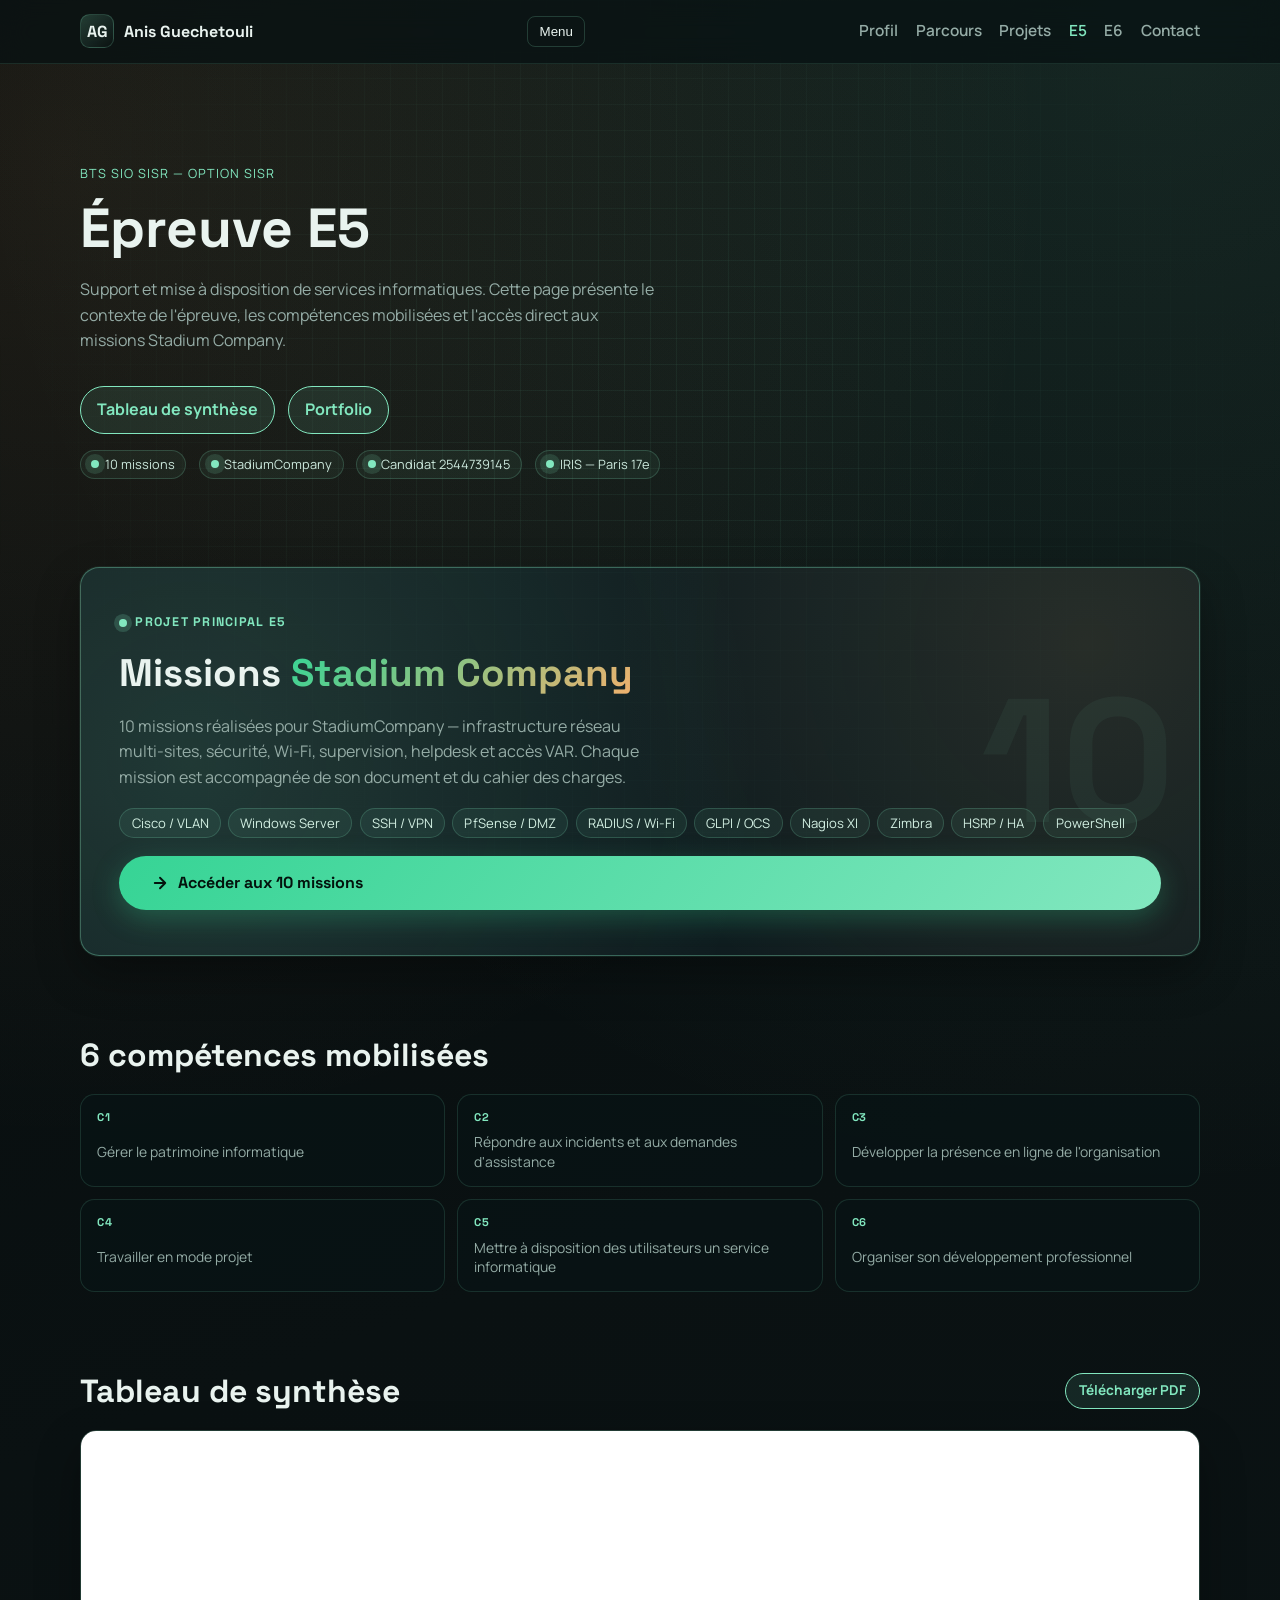
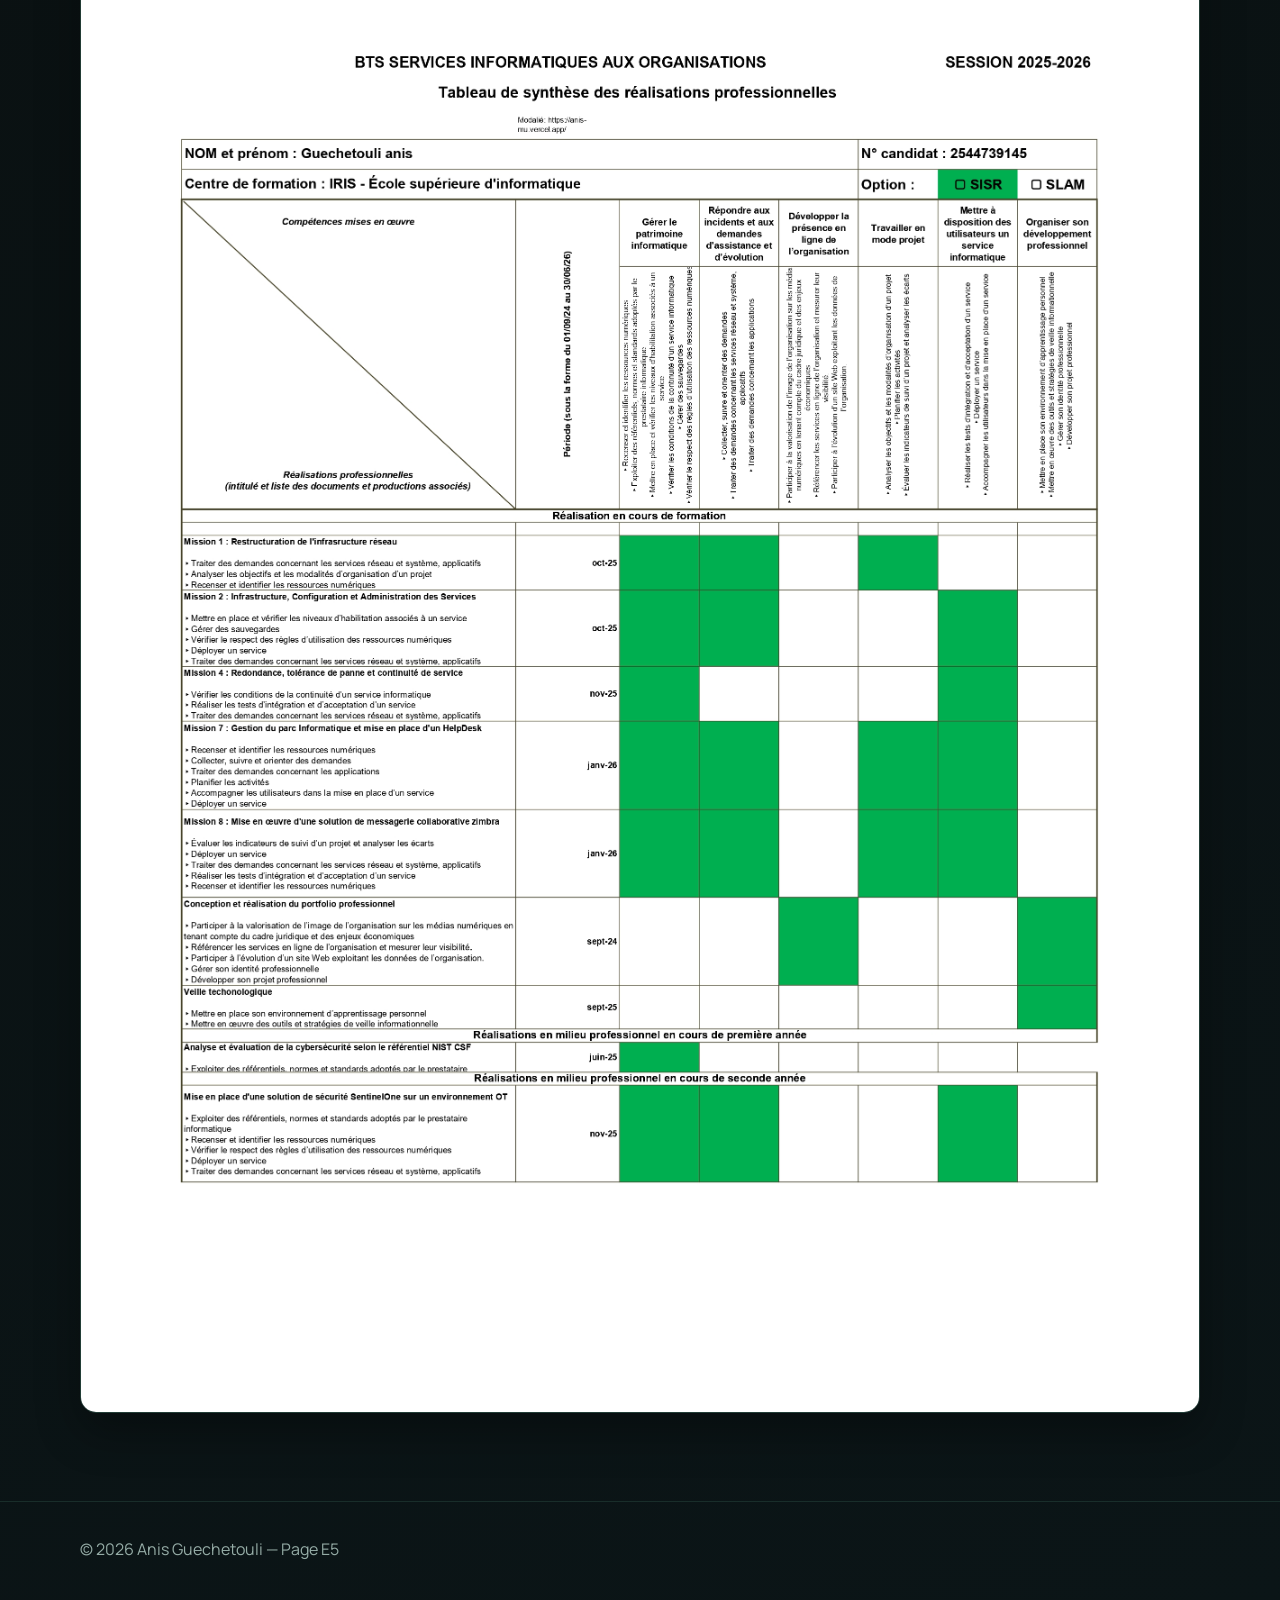
==== portofliov2/e5.html @ 7e8e2030 "fix: add real project files" ====
<!DOCTYPE html>
<html lang="fr">
    <head>
        <meta charset="UTF-8"/>
        <meta name="viewport" content="width=device-width, initial-scale=1.0"/>
        <title>E5 | Anis Guechetouli</title>
        <meta name="description" content="Page E5 du portfolio d'Anis Guechetouli — BTS SIO SISR, missions Stadium Company et tableau de synthèse."/>
        <link rel="preconnect" href="https://fonts.googleapis.com"/>
        <link rel="preconnect" href="https://fonts.gstatic.com" crossorigin="crossorigin"/>
        <link href="https://fonts.googleapis.com/css2?family=Space+Grotesk:wght@400;500;700&family=Manrope:wght@400;600;700&display=swap" rel="stylesheet"/>
        <link rel="stylesheet" href="styles.css"/>
        <style>
            /* ── Stadium CTA banner ── */
            .stadium-cta {
                position: relative;
                overflow: hidden;
                background:
                    radial-gradient(circle at 10% 50%, rgba(130,231,191,0.14) 0%, transparent 55%),
                    radial-gradient(circle at 90% 20%, rgba(240,176,109,0.1) 0%, transparent 45%),
                    rgba(17,33,37,0.72);
                border: 1px solid rgba(130,231,191,0.35);
                border-radius: 1.2rem;
                padding: 2.8rem 2.4rem;
                box-shadow: 0 0 0 1px rgba(130,231,191,0.08), var(--shadow);
                display: grid;
                gap: 1.1rem;
            }
            .stadium-cta::before {
                content: "10";
                position: absolute;
                right: 1.5rem;
                top: 50%;
                transform: translateY(-50%);
                font-family: 'Space Grotesk', sans-serif;
                font-size: 11rem;
                font-weight: 900;
                color: var(--accent);
                opacity: 0.05;
                line-height: 1;
                pointer-events: none;
                user-select: none;
            }
            .stadium-cta-eyebrow {
                display: inline-flex;
                align-items: center;
                gap: 0.5rem;
                font-size: 0.78rem;
                font-weight: 700;
                color: var(--accent);
                text-transform: uppercase;
                letter-spacing: 0.1em;
                font-family: 'Space Grotesk', sans-serif;
            }
            .stadium-cta-eyebrow::before {
                content: '';
                width: 8px; height: 8px;
                border-radius: 50%;
                background: var(--accent);
                box-shadow: 0 0 0 5px rgba(130,231,191,0.18);
                animation: pulse-dot 2s ease infinite;
            }
            @keyframes pulse-dot {
                0%, 100% { box-shadow: 0 0 0 5px rgba(130,231,191,0.18); }
                50%       { box-shadow: 0 0 0 9px rgba(130,231,191,0.06); }
            }
            .stadium-cta h2 {
                font-size: clamp(1.6rem, 3vw, 2.4rem);
                line-height: 1.2;
                color: var(--text);
            }
            .stadium-cta h2 span {
                background: linear-gradient(135deg, var(--accent-strong), var(--warm));
                -webkit-background-clip: text;
                -webkit-text-fill-color: transparent;
                background-clip: text;
            }
            .stadium-cta p {
                color: var(--muted);
                max-width: 54ch;
                margin: 0;
                font-size: 1rem;
                line-height: 1.6;
            }
            .stadium-cta-chips {
                display: flex;
                flex-wrap: wrap;
                gap: 0.45rem;
            }
            .stadium-cta-btn {
                display: inline-flex;
                align-items: center;
                gap: 0.55rem;
                padding: 0.9rem 2rem;
                font-size: 1rem;
                font-weight: 700;
                font-family: 'Space Grotesk', sans-serif;
                background: linear-gradient(130deg, var(--accent-strong), var(--accent));
                color: #03130d;
                border: none;
                border-radius: 999px;
                text-decoration: none;
                transition: transform 0.2s ease, box-shadow 0.2s ease;
                box-shadow: 0 8px 28px rgba(54,212,149,0.28);
                align-self: flex-start;
            }
            .stadium-cta-btn:hover {
                transform: translateY(-3px);
                box-shadow: 0 16px 40px rgba(54,212,149,0.4);
            }
            .stadium-cta-btn:active { transform: scale(0.97); }
            .stadium-cta-btn svg {
                width: 18px; height: 18px;
                flex-shrink: 0;
            }

            /* ── 6 compétences ── */
            .competences-grid {
                display: grid;
                grid-template-columns: repeat(3, minmax(0,1fr));
                gap: 0.75rem;
            }
            .comp-card {
                background: rgba(8,20,22,0.6);
                border: 1px solid rgba(130,231,191,0.14);
                border-radius: 0.9rem;
                padding: 0.9rem 1rem;
                display: grid;
                gap: 0.35rem;
            }
            .comp-num {
                font-family: 'Space Grotesk', sans-serif;
                font-size: 0.7rem;
                font-weight: 700;
                color: var(--accent);
                text-transform: uppercase;
                letter-spacing: 0.07em;
            }
            .comp-card p {
                margin: 0;
                font-size: 0.87rem;
                color: var(--muted);
                line-height: 1.4;
            }

            @media (max-width: 780px) {
                .stadium-cta { padding: 1.8rem 1.4rem; }
                .stadium-cta::before { font-size: 6rem; opacity: 0.04; }
                .competences-grid { grid-template-columns: 1fr 1fr; }
            }
            @media (max-width: 520px) {
                .competences-grid { grid-template-columns: 1fr; }
            }
        </style>
    </head>
    <body>
        <div class="scroll-progress" id="scrollProgress" aria-hidden="true"></div>
        <div class="bg-grid" aria-hidden="true"></div>

        <header class="site-header">
            <div class="container nav-wrap">
                <a href="index.html#home" class="brand">
                    <span class="brand-mark">AG</span>
                    <span class="brand-text">Anis Guechetouli</span>
                </a>
                <button class="menu-btn" id="menuBtn" aria-label="Ouvrir le menu">Menu</button>
                <nav class="nav" id="siteNav">
                    <a href="index.html#profil">Profil</a>
                    <a href="index.html#parcours">Parcours</a>
                    <a href="index.html#projets">Projets</a>
                    <a href="e5.html" class="is-active">E5</a>
                    <a href="e6.html">E6</a>
                    <a href="index.html#contact">Contact</a>
                </nav>
            </div>
        </header>

        <main>

            <!-- ── Hero ── -->
            <section class="hero container reveal subpage-hero">
                <p class="eyebrow">BTS SIO SISR — Option SISR</p>
                <h1>Épreuve E5</h1>
                <p class="lead">
                    Support et mise à disposition de services informatiques. Cette page présente le contexte de l'épreuve, les compétences mobilisées et l'accès direct aux missions Stadium Company.
                </p>
                <div class="hero-actions">
                    <a class="btn btn-ghost" href="#synthese">Tableau de synthèse</a>
                    <a class="btn btn-ghost" href="index.html#projets">Portfolio</a>
                </div>
                <div class="hero-meta">
                    <span class="status-dot">10 missions</span>
                    <span class="status-dot">StadiumCompany</span>
                    <span class="status-dot">Candidat 2544739145</span>
                    <span class="status-dot">IRIS — Paris 17e</span>
                </div>
            </section>

            <!-- ── Grand bouton Stadium Company ── -->
            <section class="section container reveal">
                <article class="stadium-cta">
                    <span class="stadium-cta-eyebrow">Projet principal E5</span>
                    <h2>Missions <span>Stadium Company</span></h2>
                    <p>
                        10 missions réalisées pour StadiumCompany — infrastructure réseau multi-sites, sécurité, Wi-Fi, supervision, helpdesk et accès VAR. Chaque mission est accompagnée de son document et du cahier des charges.
                    </p>
                    <div class="stadium-cta-chips">
                        <span class="pill">Cisco / VLAN</span>
                        <span class="pill">Windows Server</span>
                        <span class="pill">SSH / VPN</span>
                        <span class="pill">PfSense / DMZ</span>
                        <span class="pill">RADIUS / Wi-Fi</span>
                        <span class="pill">GLPI / OCS</span>
                        <span class="pill">Nagios XI</span>
                        <span class="pill">Zimbra</span>
                        <span class="pill">HSRP / HA</span>
                        <span class="pill">PowerShell</span>
                    </div>
                    <a class="stadium-cta-btn" href="stadium.html">
                        <svg viewBox="0 0 24 24" fill="none" stroke="currentColor" stroke-width="2.5" stroke-linecap="round" stroke-linejoin="round">
                            <path d="M5 12h14M12 5l7 7-7 7"/>
                        </svg>
                        Accéder aux 10 missions
                    </a>
                </article>
            </section>

            <!-- ── Compétences E5 ── -->
            <section class="section container reveal">
                <div class="section-head">
                    <h2>6 compétences mobilisées</h2>
                </div>
                <div class="competences-grid">
                    <article class="comp-card">
                        <span class="comp-num">C1</span>
                        <p>Gérer le patrimoine informatique</p>
                    </article>
                    <article class="comp-card">
                        <span class="comp-num">C2</span>
                        <p>Répondre aux incidents et aux demandes d'assistance</p>
                    </article>
                    <article class="comp-card">
                        <span class="comp-num">C3</span>
                        <p>Développer la présence en ligne de l'organisation</p>
                    </article>
                    <article class="comp-card">
                        <span class="comp-num">C4</span>
                        <p>Travailler en mode projet</p>
                    </article>
                    <article class="comp-card">
                        <span class="comp-num">C5</span>
                        <p>Mettre à disposition des utilisateurs un service informatique</p>
                    </article>
                    <article class="comp-card">
                        <span class="comp-num">C6</span>
                        <p>Organiser son développement professionnel</p>
                    </article>
                </div>
            </section>

            <!-- ── Tableau de synthèse ── -->
            <section id="synthese" class="section container reveal">
                <div class="section-head section-head-inline">
                    <h2>Tableau de synthèse</h2>
                    <a class="btn btn-ghost btn-small" href="tableau-de-synthese-e5-anis_page-0001.jpg"  target="_blank" rel="noreferrer">Télécharger PDF</a>
                </div>

                <!-- Remplace le src par le chemin de ta photo, ex: src="tableau-synthese-e5.png" -->
                <img
                    src="tableau-de-synthese-e5-anis_page-0001.jpg"
                    alt="Tableau de synthèse E5 — Guechetouli Anis"
                    style="width:100%; border-radius:1rem; border:1px solid rgba(130,231,191,0.2); display:block; box-shadow:var(--shadow);"
                />
            </section>

        </main>

        <footer class="site-footer">
            <div class="container">
                <p>© <span id="year"></span> Anis Guechetouli — Page E5</p>
            </div>
        </footer>

        <button class="back-top" id="backTopBtn" type="button" aria-label="Remonter en haut">↑</button>
        <div class="toast" id="toast" role="status" aria-live="polite"></div>

        <script src="script.js"></script>
    </body>
</html>
---- portofliov2/styles.css ----
﻿:root {
  --bg: #0a1112;
  --panel: rgba(17, 33, 37, 0.66);
  --line: rgba(130, 231, 191, 0.2);
  --text: #e9f3ef;
  --muted: #95aca6;
  --accent: #82e7bf;
  --accent-strong: #36d495;
  --warm: #f0b06d;
  --shadow: 0 18px 45px rgba(0, 0, 0, 0.33);
}

* { box-sizing: border-box; }
html, body { margin: 0; padding: 0; }

body {
  font-family: "Manrope", sans-serif;
  color: var(--text);
  background:
    radial-gradient(circle at 5% 5%, rgba(240, 176, 109, 0.1), transparent 30%),
    radial-gradient(circle at 90% 0%, rgba(130, 231, 191, 0.12), transparent 35%),
    linear-gradient(160deg, #060b0c 0%, #0a1112 40%, #0b1517 100%);
  min-height: 100vh;
  line-height: 1.6;
  scroll-behavior: smooth;
}

.scroll-progress {
  position: fixed;
  top: 0;
  left: 0;
  width: 0;
  height: 3px;
  background: linear-gradient(90deg, var(--warm), var(--accent));
  z-index: 40;
}

.bg-grid {
  position: fixed;
  inset: 0;
  pointer-events: none;
  background-image:
    linear-gradient(rgba(130, 231, 191, 0.06) 1px, transparent 1px),
    linear-gradient(90deg, rgba(130, 231, 191, 0.06) 1px, transparent 1px);
  background-size: 26px 26px;
  mask-image: radial-gradient(circle at center, black 20%, transparent 85%);
  z-index: -1;
}

.container { width: min(1120px, 92%); margin: 0 auto; }

.site-header {
  position: sticky;
  top: 0;
  z-index: 20;
  backdrop-filter: blur(14px);
  background: rgba(7, 16, 18, 0.7);
  border-bottom: 1px solid rgba(130, 231, 191, 0.12);
}

.nav-wrap {
  display: flex;
  align-items: center;
  justify-content: space-between;
  padding: 0.9rem 0;
}

.brand {
  display: inline-flex;
  align-items: center;
  gap: 0.65rem;
  color: var(--text);
  text-decoration: none;
  font-family: "Space Grotesk", sans-serif;
  font-weight: 700;
}

.brand-mark {
  width: 34px;
  height: 34px;
  display: grid;
  place-items: center;
  border: 1px solid var(--line);
  border-radius: 0.6rem;
  background: linear-gradient(140deg, rgba(130, 231, 191, 0.2), rgba(130, 231, 191, 0));
}

.nav { display: flex; gap: 1.1rem; }
.nav a, a { color: var(--text); }

.nav a {
  text-decoration: none;
  font-weight: 600;
  font-size: 0.96rem;
  color: var(--muted);
  transition: color 0.2s ease;
}

.nav a:hover,
.nav a.is-active { color: var(--accent); }

.menu-btn {
  display: none;
  background: transparent;
  color: var(--text);
  border: 1px solid var(--line);
  border-radius: 0.5rem;
  padding: 0.45rem 0.7rem;
}

main { padding-bottom: 3rem; }
.hero { padding: 5.5rem 0 3rem; }
.subpage-hero {
  min-height: 48vh;
  display: grid;
  align-content: center;
}

.hero-layout {
  display: grid;
  grid-template-columns: minmax(0, 1fr) 250px;
  gap: 1.1rem;
  align-items: start;
}

h1, h2, h3, h4 {
  font-family: "Space Grotesk", sans-serif;
  line-height: 1.2;
  margin: 0;
}

.eyebrow {
  color: var(--accent);
  text-transform: uppercase;
  letter-spacing: 0.08em;
  font-size: 0.79rem;
  margin-bottom: 0.65rem;
}

h1 { font-size: clamp(2rem, 4.3vw, 3.7rem); max-width: 16ch; }
.lead { color: var(--muted); max-width: 58ch; }

.hero-meta,
.hero-actions,
.social-links {
  display: flex;
  flex-wrap: wrap;
  gap: 0.8rem;
  margin-top: 1rem;
}

.status-dot {
  display: inline-flex;
  align-items: center;
  gap: 0.35rem;
  border: 1px solid var(--line);
  border-radius: 999px;
  padding: 0.2rem 0.65rem;
  color: #cbe8dc;
  font-size: 0.8rem;
  background: rgba(130, 231, 191, 0.06);
}

.status-dot::before {
  content: "";
  width: 8px;
  height: 8px;
  border-radius: 999px;
  background: var(--accent);
  box-shadow: 0 0 0 6px rgba(130, 231, 191, 0.14);
}

.profile-card {
  background: rgba(13, 27, 30, 0.72);
  border: 1px solid var(--line);
  border-radius: 1rem;
  padding: 0.8rem;
  box-shadow: var(--shadow);
}

.profile-photo {
  width: 100%;
  max-width: 220px;
  aspect-ratio: 1 / 1;
  object-fit: cover;
  border-radius: 0.8rem;
  border: 1px solid rgba(130, 231, 191, 0.22);
}

.photo-note { margin: 0.6rem 0 0; font-size: 0.8rem; }
.social-links a { color: var(--muted); text-decoration: none; border-bottom: 1px dotted rgba(130, 231, 191, 0.35); }

.hero-stats {
  margin-top: 1.35rem;
  display: grid;
  grid-template-columns: repeat(3, minmax(0, 1fr));
  gap: 0.75rem;
}

.stat-card {
  background: rgba(13, 27, 30, 0.72);
  border: 1px solid var(--line);
  border-radius: 0.9rem;
  padding: 0.75rem;
}

.stat-number {
  margin: 0;
  color: var(--accent);
  font-size: 1.5rem;
  font-weight: 700;
}

.stat-label { margin: 0.2rem 0 0; font-size: 0.87rem; color: var(--muted); }

.btn {
  border: 1px solid transparent;
  border-radius: 999px;
  padding: 0.64rem 1rem;
  text-decoration: none;
  font-weight: 700;
  display: inline-flex;
  align-items: center;
  justify-content: center;
}

.btn,
.filter-btn,
.mini-link,
.project-actions a,
.menu-btn,
.platform-list a,
.back-top,
.lightbox-close,
.nav a,
.social-links a {
  display: inline-flex;
  align-items: center;
  transition: transform 0.2s ease, box-shadow 0.2s ease, color 0.2s ease, background 0.2s ease;
}

.btn:hover,
.filter-btn:hover,
.mini-link:hover,
.project-actions a:hover,
.menu-btn:hover,
.platform-list a:hover,
.back-top:hover,
.lightbox-close:hover,
.nav a:hover,
.social-links a:hover {
  transform: translateY(-2px);
  box-shadow: 0 8px 20px rgba(0, 0, 0, 0.28);
}

.btn:active,
.filter-btn:active,
.mini-link:active,
.project-actions a:active,
.menu-btn:active,
.platform-list a:active,
.back-top:active,
.lightbox-close:active,
.nav a:active,
.social-links a:active {
  transform: scale(0.96);
}

.btn-primary { background: linear-gradient(130deg, var(--accent-strong), var(--accent)); color: #03130d; }
.btn-ghost {
  border-color: #82e7bf;
  color: #82e7bf;
  background: rgba(130, 231, 191, 0.1);
}

.section { padding: 2.5rem 0; }
.section-head { margin-bottom: 1.2rem; }
.section h2 { font-size: clamp(1.5rem, 2.5vw, 2.2rem); }

.grid { display: grid; gap: 1rem; }
.two-cols { grid-template-columns: repeat(2, minmax(0, 1fr)); }
.skills-grid { grid-template-columns: repeat(2, minmax(0, 1fr)); }

.card,
.project-card,
.timeline-item {
  background: var(--panel);
  border: 1px solid var(--line);
  border-radius: 1rem;
  padding: 1rem;
  box-shadow: var(--shadow);
}

.mt-24 { margin-top: 1.5rem; }
p, li { color: var(--muted); }
ul { margin: 0.8rem 0 0; padding-left: 1.1rem; }

.pill-wrap,
.tags {
  display: flex;
  flex-wrap: wrap;
  gap: 0.45rem;
  margin-top: 0.8rem;
}

.pill,
.tags span {
  font-size: 0.82rem;
  color: #d2efe2;
  border: 1px solid var(--line);
  border-radius: 999px;
  padding: 0.22rem 0.7rem;
  background: rgba(130, 231, 191, 0.07);
}

.timeline { display: grid; gap: 0.9rem; }
.timeline-top { display: flex; justify-content: space-between; align-items: center; gap: 0.75rem; }

.mini-link {
  color: var(--accent);
  text-decoration: none;
  font-size: 0.85rem;
  font-weight: 700;
  border: 1px solid var(--line);
  border-radius: 999px;
  padding: 0.2rem 0.55rem;
  white-space: nowrap;
}

.year { display: inline-block; color: var(--warm); font-weight: 700; margin-bottom: 0.35rem; }

.project-toolbar {
  display: flex;
  flex-wrap: wrap;
  align-items: center;
  gap: 0.55rem;
  margin-bottom: 0.95rem;
}

.filter-btn {
  border: 1px solid var(--line);
  border-radius: 999px;
  background: rgba(130, 231, 191, 0.05);
  color: var(--muted);
  padding: 0.38rem 0.8rem;
  font-weight: 700;
  cursor: pointer;
}

.filter-btn.is-active {
  color: #042217;
  background: linear-gradient(130deg, var(--accent-strong), var(--accent));
  border-color: transparent;
}

.toolbar-link { padding: 0.38rem 0.8rem; font-size: 0.86rem; }

.project-count {
  margin-left: auto;
  color: var(--muted);
  font-size: 0.86rem;
  border: 1px dashed var(--line);
  border-radius: 999px;
  padding: 0.22rem 0.65rem;
}

.projects-grid { display: grid; grid-template-columns: repeat(3, minmax(0, 1fr)); gap: 1rem; }
.project-card.is-hidden { display: none; }

.project-card > li {
  margin-left: 1rem;
}

.project-actions { display: flex; gap: 0.85rem; margin-top: 0.95rem; }
.project-actions a { text-decoration: none; color: var(--accent); font-weight: 700; }

.cert-grid { display: grid; grid-template-columns: repeat(2, minmax(0, 1fr)); gap: 0.8rem; }

.cert-card {
  display: grid;
  gap: 0.65rem;
  background: rgba(8, 20, 22, 0.72);
  border: 1px solid rgba(130, 231, 191, 0.2);
  border-radius: 0.9rem;
  padding: 0.8rem;
}

.cert-image {
  width: 100%;
  border-radius: 0.8rem;
  border: 1px solid rgba(130, 231, 191, 0.25);
  background: rgba(6, 14, 16, 0.75);
  object-fit: cover;
  cursor: zoom-in;
  transition: transform 0.25s ease, box-shadow 0.25s ease;
}

.cert-image:hover {
  transform: scale(1.03);
  box-shadow: 0 10px 24px rgba(0, 0, 0, 0.4);
}

.cert-image-link {
  display: block;
  border-radius: 0.8rem;
}
.platform-list li { margin-bottom: 0.6rem; }
.platform-list a { margin-left: 0.45rem; color: var(--accent); text-decoration: none; font-weight: 700; }

.contact-form { display: grid; gap: 0.55rem; }
.form-help { margin: 0.2rem 0 0; font-size: 0.83rem; color: var(--muted); }

label { font-weight: 700; color: #d8ebe2; }

input,
textarea {
  width: 100%;
  border: 1px solid rgba(130, 231, 191, 0.3);
  background: rgba(5, 14, 16, 0.7);
  border-radius: 0.6rem;
  color: var(--text);
  padding: 0.7rem 0.75rem;
  font: inherit;
}

input:focus,
textarea:focus {
  outline: 2px solid rgba(130, 231, 191, 0.35);
  border-color: var(--accent);
}

.inline-btn { margin-bottom: 0.5rem; }

.site-footer {
  border-top: 1px solid rgba(130, 231, 191, 0.12);
  padding: 1.2rem 0 2.2rem;
  color: var(--muted);
}

.back-top {
  position: fixed;
  right: 1rem;
  bottom: 1rem;
  width: 44px;
  height: 44px;
  border-radius: 999px;
  border: 1px solid var(--line);
  background: rgba(4, 18, 15, 0.86);
  color: var(--accent);
  font-size: 1.15rem;
  cursor: pointer;
  opacity: 0;
  pointer-events: none;
  transform: translateY(12px);
  transition: opacity 0.2s ease, transform 0.2s ease;
  z-index: 30;
}

.back-top.show {
  opacity: 1;
  pointer-events: auto;
  transform: translateY(0);
}

.toast {
  position: fixed;
  left: 50%;
  bottom: 1rem;
  transform: translateX(-50%) translateY(20px);
  background: rgba(4, 18, 15, 0.95);
  border: 1px solid var(--line);
  color: #d8f5e8;
  padding: 0.5rem 0.9rem;
  border-radius: 999px;
  font-size: 0.84rem;
  opacity: 0;
  pointer-events: none;
  transition: opacity 0.25s ease, transform 0.25s ease;
  z-index: 35;
}

.toast.show {
  opacity: 1;
  transform: translateX(-50%) translateY(0);
}

.lightbox {
  position: fixed;
  inset: 0;
  background: rgba(0, 0, 0, 0.8);
  display: grid;
  place-items: center;
  z-index: 50;
  padding: 1rem;
  opacity: 0;
  transition: opacity 0.2s ease;
}

.lightbox[hidden] {
  display: none;
}

.lightbox.is-open {
  opacity: 1;
}

.lightbox-image {
  max-width: min(980px, 92vw);
  max-height: 88vh;
  border-radius: 0.8rem;
  border: 1px solid rgba(130, 231, 191, 0.25);
  box-shadow: 0 20px 40px rgba(0, 0, 0, 0.45);
}

.lightbox-close {
  position: absolute;
  top: 1rem;
  right: 1rem;
  width: 42px;
  height: 42px;
  border-radius: 999px;
  border: 1px solid var(--line);
  background: rgba(7, 16, 18, 0.92);
  color: var(--text);
  font-size: 1.35rem;
  cursor: pointer;
}

.reveal {
  opacity: 0;
  transform: translateY(18px);
  transition: opacity 0.55s ease, transform 0.55s ease;
}

.reveal.show {
  opacity: 1;
  transform: translateY(0);
}

@media (max-width: 980px) {
  .projects-grid { grid-template-columns: 1fr 1fr; }
  .hero-stats { grid-template-columns: 1fr; }
  .hero-layout { grid-template-columns: 1fr 220px; }
  .cert-grid { grid-template-columns: 1fr; }
}

@media (max-width: 780px) {
  .menu-btn { display: inline-block; }

  .nav {
    position: absolute;
    top: 64px;
    right: 4%;
    width: min(300px, 88vw);
    flex-direction: column;
    background: rgba(6, 14, 16, 0.97);
    border: 1px solid var(--line);
    border-radius: 0.8rem;
    padding: 0.8rem;
    display: none;
  }

  .nav.open { display: flex; }

  .two-cols,
  .skills-grid,
  .projects-grid { grid-template-columns: 1fr; }

  .hero { padding-top: 4.3rem; }
  .hero-layout { grid-template-columns: 1fr; }

  .project-count {
    width: 100%;
    margin-left: 0;
    text-align: center;
  }

  .timeline-top {
    flex-direction: column;
    align-items: flex-start;
  }
}

.missions-grid {
  display: grid;
  gap: 1rem;
}

.mission-card {
  display: grid;
  grid-template-columns: 320px minmax(0, 1fr);
  gap: 1rem;
  background: var(--panel);
  border: 1px solid var(--line);
  border-radius: 1rem;
  padding: 1rem;
  box-shadow: var(--shadow);
  align-items: start;
}

.mission-photo {
  min-height: 220px;
  border-radius: 0.9rem;
  overflow: hidden;
  border: 1px solid rgba(130, 231, 191, 0.2);
  background: rgba(7, 16, 18, 0.82);
}

.mission-photo img {
  width: 100%;
  height: 100%;
  min-height: 220px;
  object-fit: cover;
  display: block;
}

.mission-photo-label {
  position: relative;
}

.mission-photo-label span {
  position: absolute;
  left: 0.8rem;
  right: 0.8rem;
  bottom: 0.8rem;
  padding: 0.45rem 0.65rem;
  border-radius: 0.65rem;
  background: rgba(4, 18, 15, 0.8);
  border: 1px solid rgba(130, 231, 191, 0.2);
  color: var(--text);
  font-size: 0.82rem;
}

.mission-photo-fallback {
  display: grid;
  place-items: center;
  padding: 1rem;
  background:
    linear-gradient(145deg, rgba(130, 231, 191, 0.08), rgba(130, 231, 191, 0.02)),
    radial-gradient(circle at top left, rgba(240, 176, 109, 0.15), transparent 45%);
}

.mission-photo-fallback span {
  position: static;
  text-align: center;
}

.mission-body {
  display: grid;
  gap: 0.75rem;
}

.mission-body h4 {
  color: var(--accent);
  font-size: 0.95rem;
}

.table-wrap {
  overflow-x: auto;
}

.synthese-table {
  width: 100%;
  min-width: 1180px;
  border-collapse: collapse;
}

.synthese-table th,
.synthese-table td {
  border: 1px solid rgba(130, 231, 191, 0.16);
  padding: 0.75rem;
  vertical-align: top;
}

.synthese-table th {
  background: rgba(130, 231, 191, 0.08);
  color: var(--text);
  font-family: "Space Grotesk", sans-serif;
  font-size: 0.86rem;
  text-align: left;
}

.synthese-table td {
  color: var(--muted);
}

.synthese-table td:nth-child(n + 3) {
  text-align: center;
  color: var(--text);
  font-size: 1.05rem;
}

.section-row td {
  background: rgba(130, 231, 191, 0.08);
  color: var(--accent);
  font-weight: 700;
}

@media (max-width: 980px) {
  .mission-card { grid-template-columns: 1fr; }
}

.compact-grid {
  grid-template-columns: repeat(2, minmax(0, 1fr));
}

.compact-card {
  grid-template-columns: 1fr;
  gap: 0.75rem;
  padding: 0.85rem;
}

.compact-photo {
  min-height: 140px;
}

.compact-photo img {
  min-height: 140px;
}

.compact-body {
  gap: 0.55rem;
}

.compact-body h3 {
  font-size: 1.05rem;
}

.compact-body p,
.compact-body li {
  font-size: 0.92rem;
}

.compact-note {
  margin: 0;
  font-size: 0.88rem;
}

.synthese-sheet {
  display: grid;
  gap: 1rem;
}

.synthese-top {
  text-align: center;
}

.synthese-kicker,
.synthese-session {
  margin: 0;
  font-family: "Space Grotesk", sans-serif;
  color: var(--text);
}

.synthese-session {
  color: var(--accent);
}

.synthese-meta-grid {
  display: grid;
  grid-template-columns: repeat(2, minmax(0, 1fr));
  gap: 0.65rem 1rem;
}

.synthese-meta-grid p,
.synthese-option-row {
  margin: 0;
}

.synthese-option-row {
  display: flex;
  flex-wrap: wrap;
  gap: 0.65rem;
  align-items: center;
}

.option-pill {
  border: 1px solid var(--line);
  border-radius: 999px;
  padding: 0.2rem 0.6rem;
  color: var(--muted);
}

.option-pill-active {
  background: rgba(130, 231, 191, 0.12);
  color: var(--accent);
}

.competence-columns {
  display: grid;
  grid-template-columns: repeat(3, minmax(0, 1fr));
  gap: 0.8rem;
}

.competence-box {
  border: 1px solid rgba(130, 231, 191, 0.16);
  border-radius: 0.9rem;
  padding: 0.8rem;
  background: rgba(8, 20, 22, 0.55);
}

.competence-box h4 {
  color: var(--text);
  font-size: 0.95rem;
  margin-bottom: 0.6rem;
}

.competence-box ul {
  margin-top: 0;
}

.pdf-like-table {
  min-width: 1320px;
}

.pdf-like-table th:first-child,
.pdf-like-table td:first-child {
  min-width: 310px;
}

.pdf-like-table th:nth-child(2),
.pdf-like-table td:nth-child(2) {
  min-width: 92px;
}

@media (max-width: 980px) {
  .compact-grid,
  .competence-columns,
  .synthese-meta-grid {
    grid-template-columns: 1fr;
  }
}

.compact-card-mini {
  padding: 0.7rem;
}

.compact-photo-mini {
  min-height: 110px;
  max-height: 110px;
}

.compact-photo-mini img {
  min-height: 110px;
  max-height: 110px;
}

.mission-actions {
  margin-top: 0.25rem;
}

.mission-actions a {
  border: 1px solid var(--line);
  border-radius: 999px;
  padding: 0.4rem 0.8rem;
  background: rgba(130, 231, 191, 0.08);
}

.section-head-inline {
  display: flex;
  align-items: center;
  justify-content: space-between;
  gap: 0.8rem;
  flex-wrap: wrap;
}

.btn-small {
  padding: 0.38rem 0.82rem;
  font-size: 0.85rem;
}

.chip-row {
  display: flex;
  flex-wrap: wrap;
  gap: 0.6rem;
}

.supp-grid {
  grid-template-columns: repeat(3, minmax(0, 1fr));
}

.supp-grid .project-card {
  padding: 0.9rem;
}

.supp-filter-btn.is-active {
  background: linear-gradient(130deg, var(--accent-strong), var(--accent));
  color: #042217;
  border-color: transparent;
}

@media (max-width: 980px) {
  .supp-grid {
    grid-template-columns: 1fr 1fr;
  }
}

@media (max-width: 780px) {
  .supp-grid {
    grid-template-columns: 1fr;
  }
}

.mission-catalog {
  display: grid;
  gap: 0.75rem;
}

.mission-grid {
  grid-template-columns: repeat(2, minmax(0, 1fr));
}

.mission-grid-image {
  width: 100%;
  height: 140px;
  object-fit: cover;
  border-radius: 0.8rem;
  border: 1px solid rgba(130, 231, 191, 0.18);
  background: rgba(8, 20, 22, 0.72);
  margin-bottom: 0.85rem;
}

.mission-grid-fallback {
  display: grid;
  place-items: center;
  color: var(--text);
  font-weight: 700;
  background:
    linear-gradient(145deg, rgba(130, 231, 191, 0.08), rgba(130, 231, 191, 0.02)),
    radial-gradient(circle at top left, rgba(240, 176, 109, 0.15), transparent 45%);
}

.project-body {
  display: grid;
  gap: 0.7rem;
}

.project-title {
  font-size: 1.05rem;
}

.project-desc {
  margin: 0;
}

.mission-filter-btn.is-active {
  background: linear-gradient(130deg, var(--accent-strong), var(--accent));
  color: #042217;
  border-color: transparent;
}

@media (max-width: 980px) {
  .mission-grid {
    grid-template-columns: 1fr 1fr;
  }
}

@media (max-width: 780px) {
  .mission-grid {
    grid-template-columns: 1fr;
  }
}
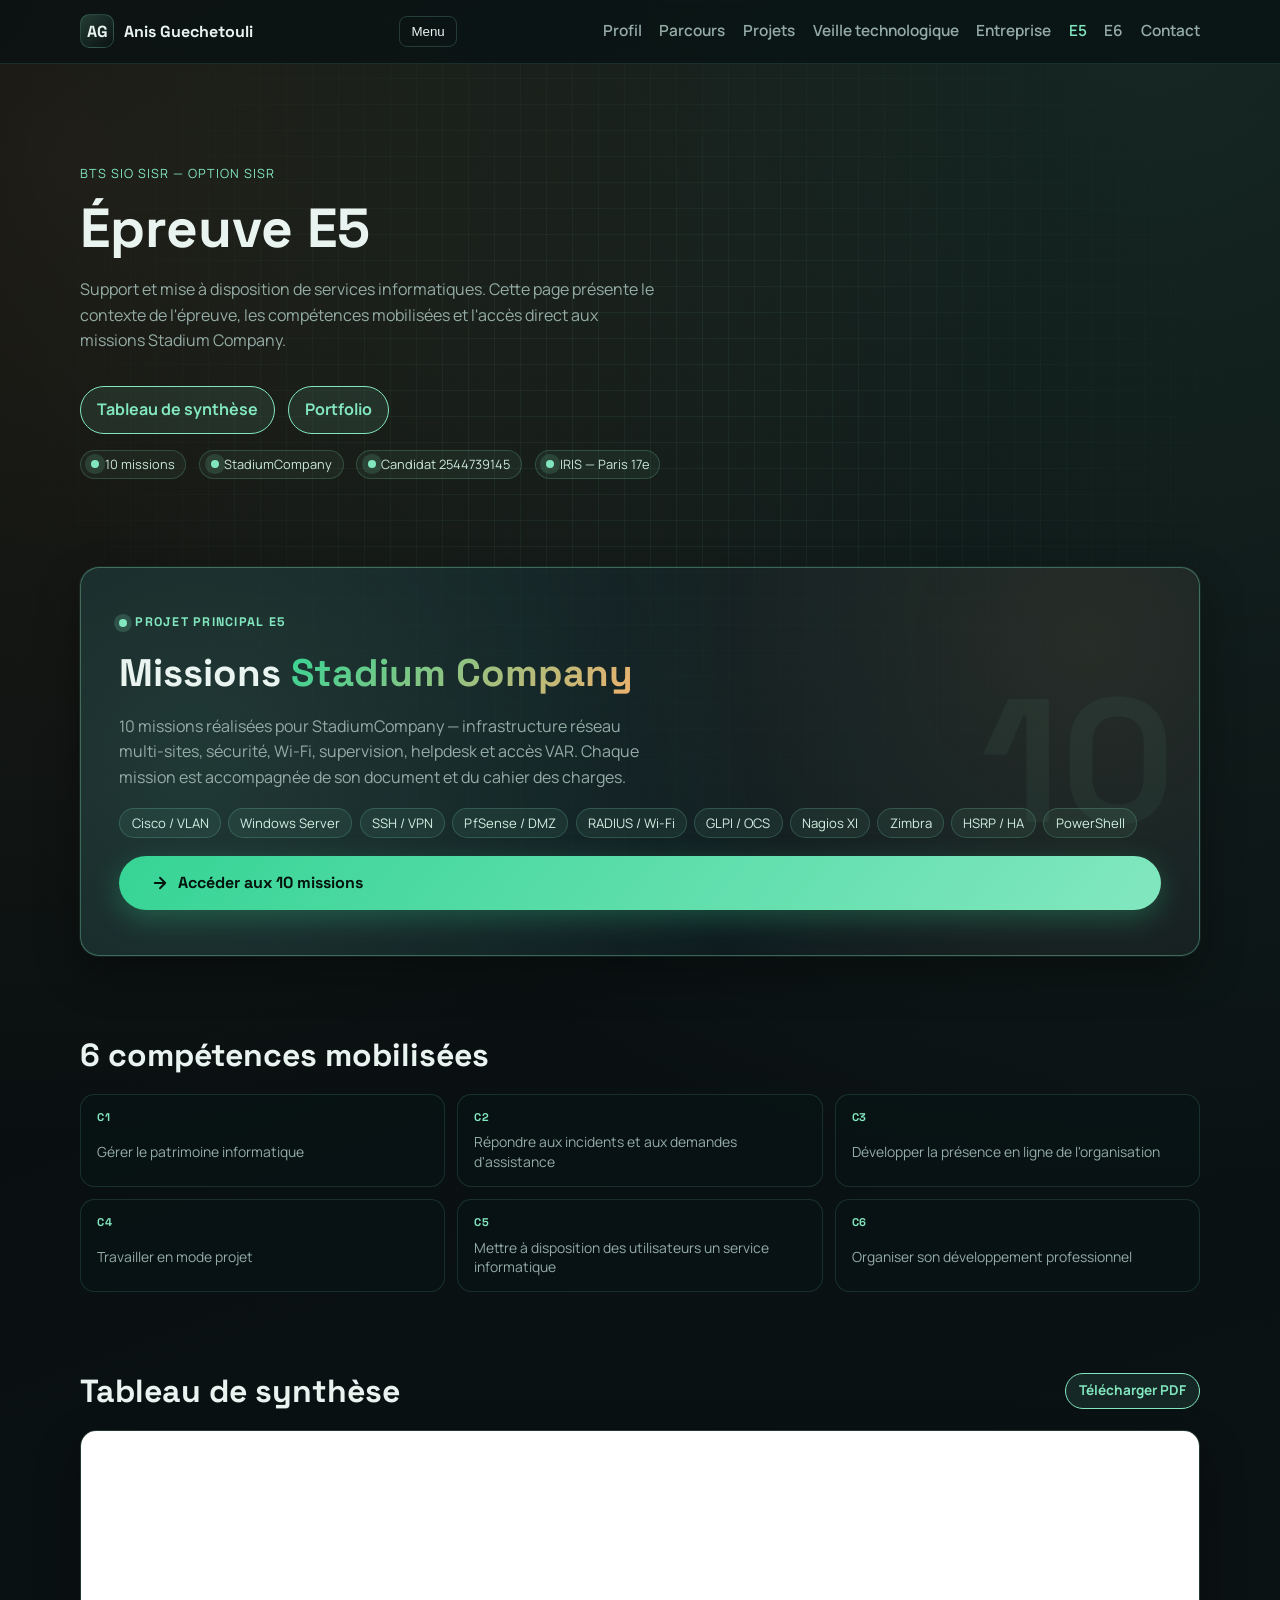
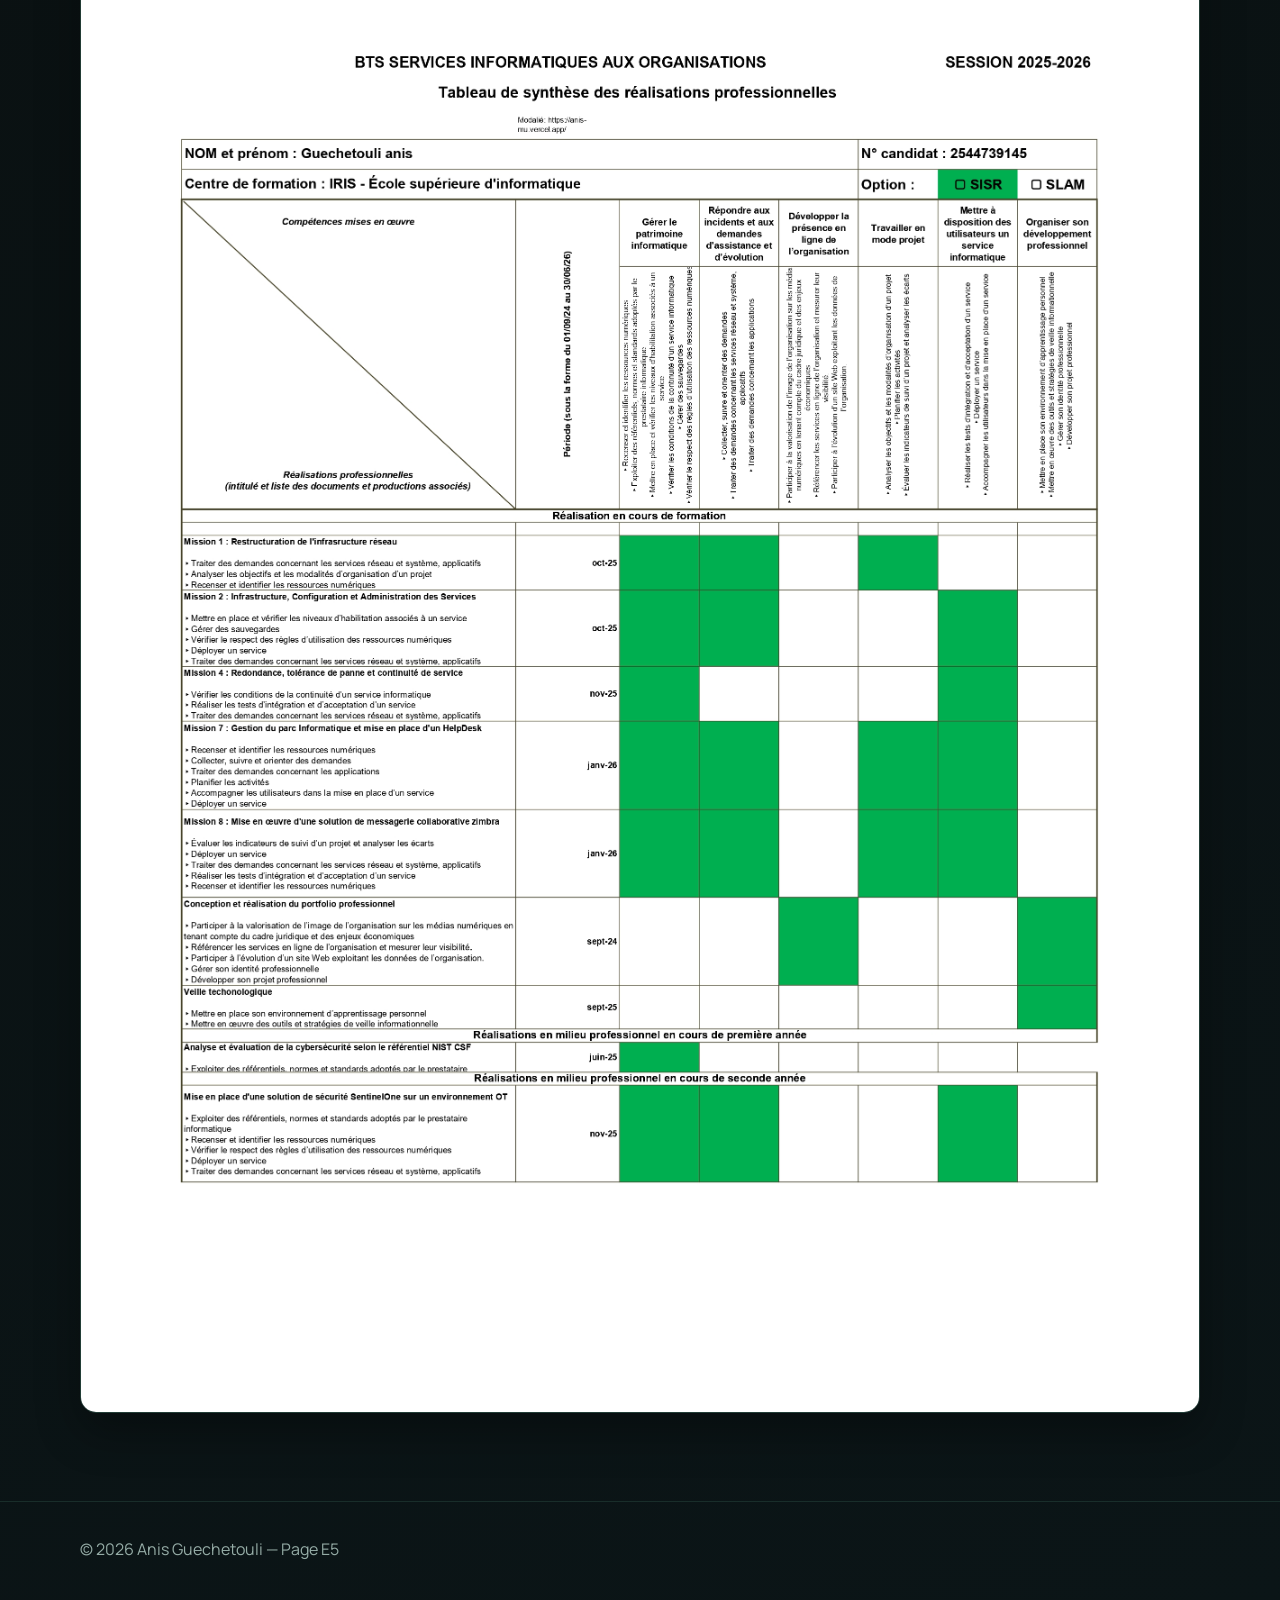
==== commit 4fea853c: "update projet" ====
--- a/portofliov2/e5.html
+++ b/portofliov2/e5.html
@@ -167,6 +167,8 @@
                     <a href="index.html#profil">Profil</a>
                     <a href="index.html#parcours">Parcours</a>
                     <a href="index.html#projets">Projets</a>
+                    <a href="veille-proxmark3.html">Veille technologique</a>
+                    <a href="entreprise-fasttrack.html">Entreprise </a>
                     <a href="e5.html" class="is-active">E5</a>
                     <a href="e6.html">E6</a>
                     <a href="index.html#contact">Contact</a>
